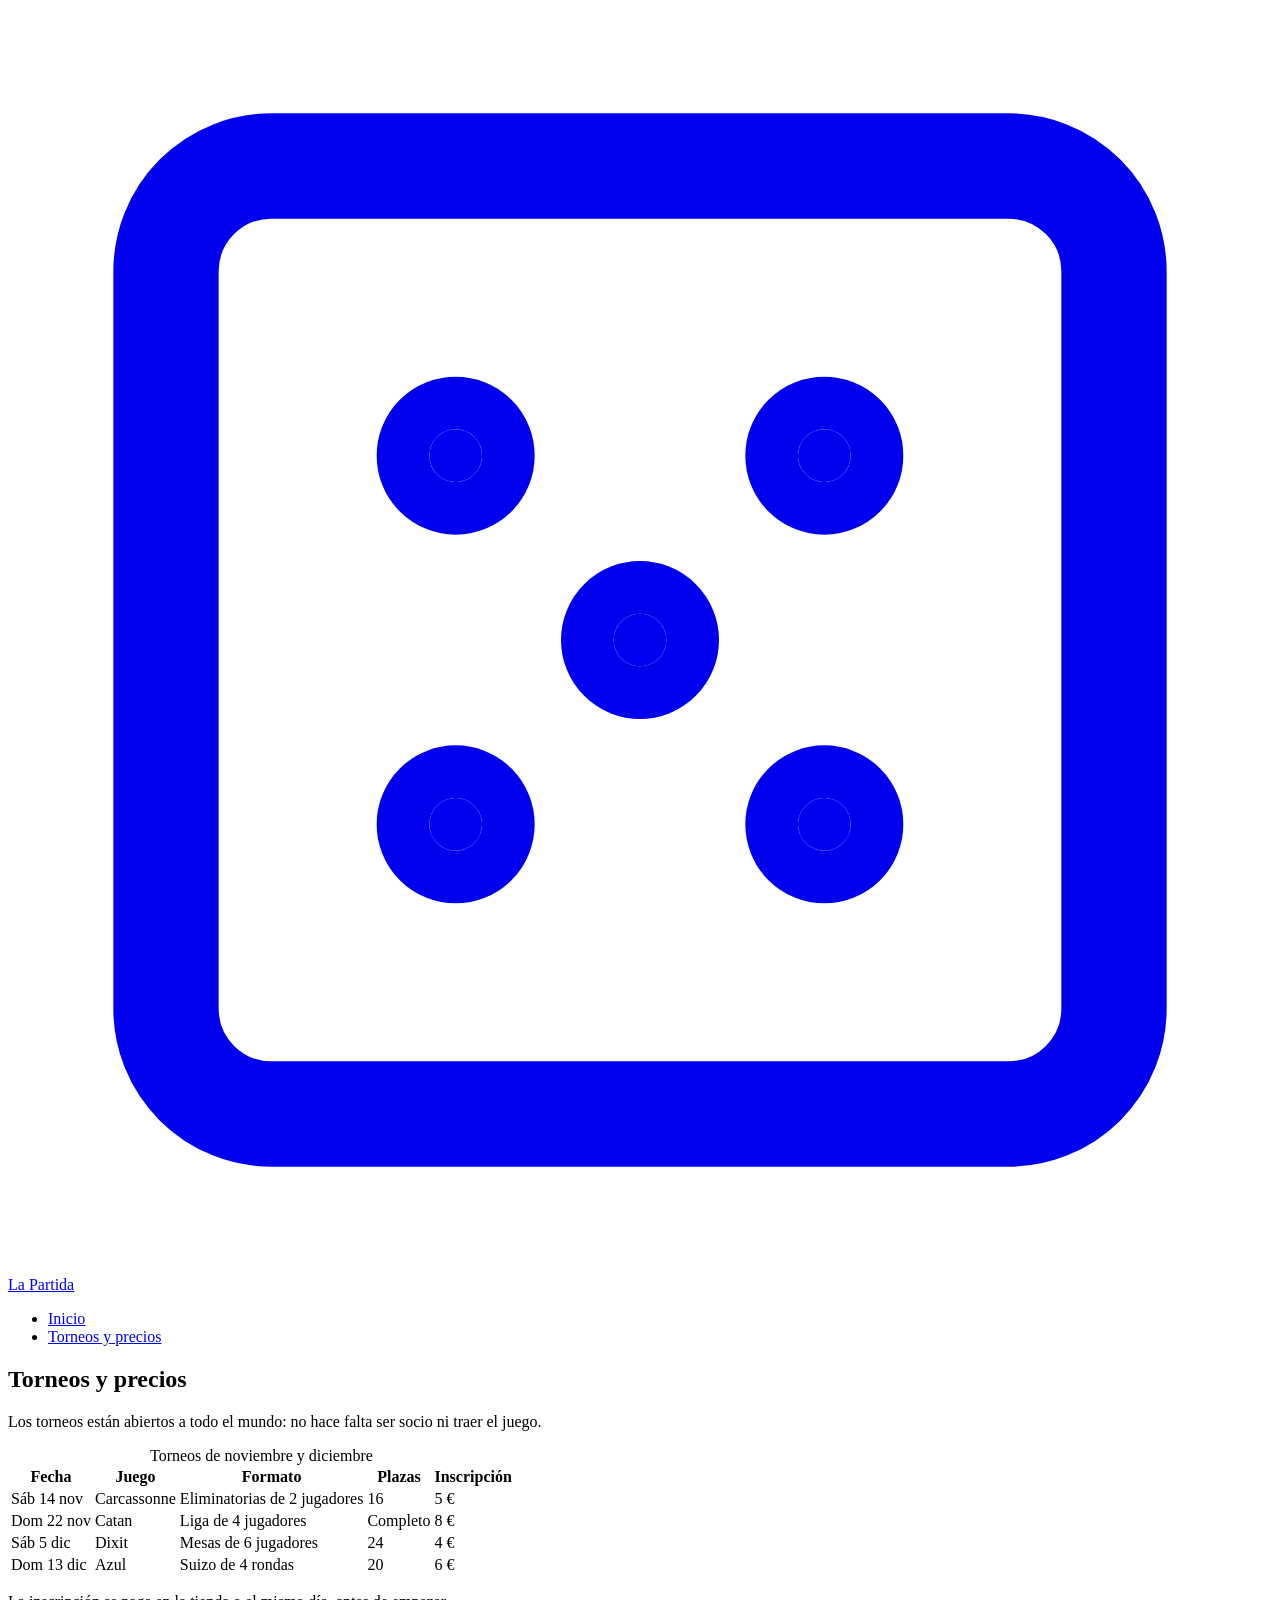
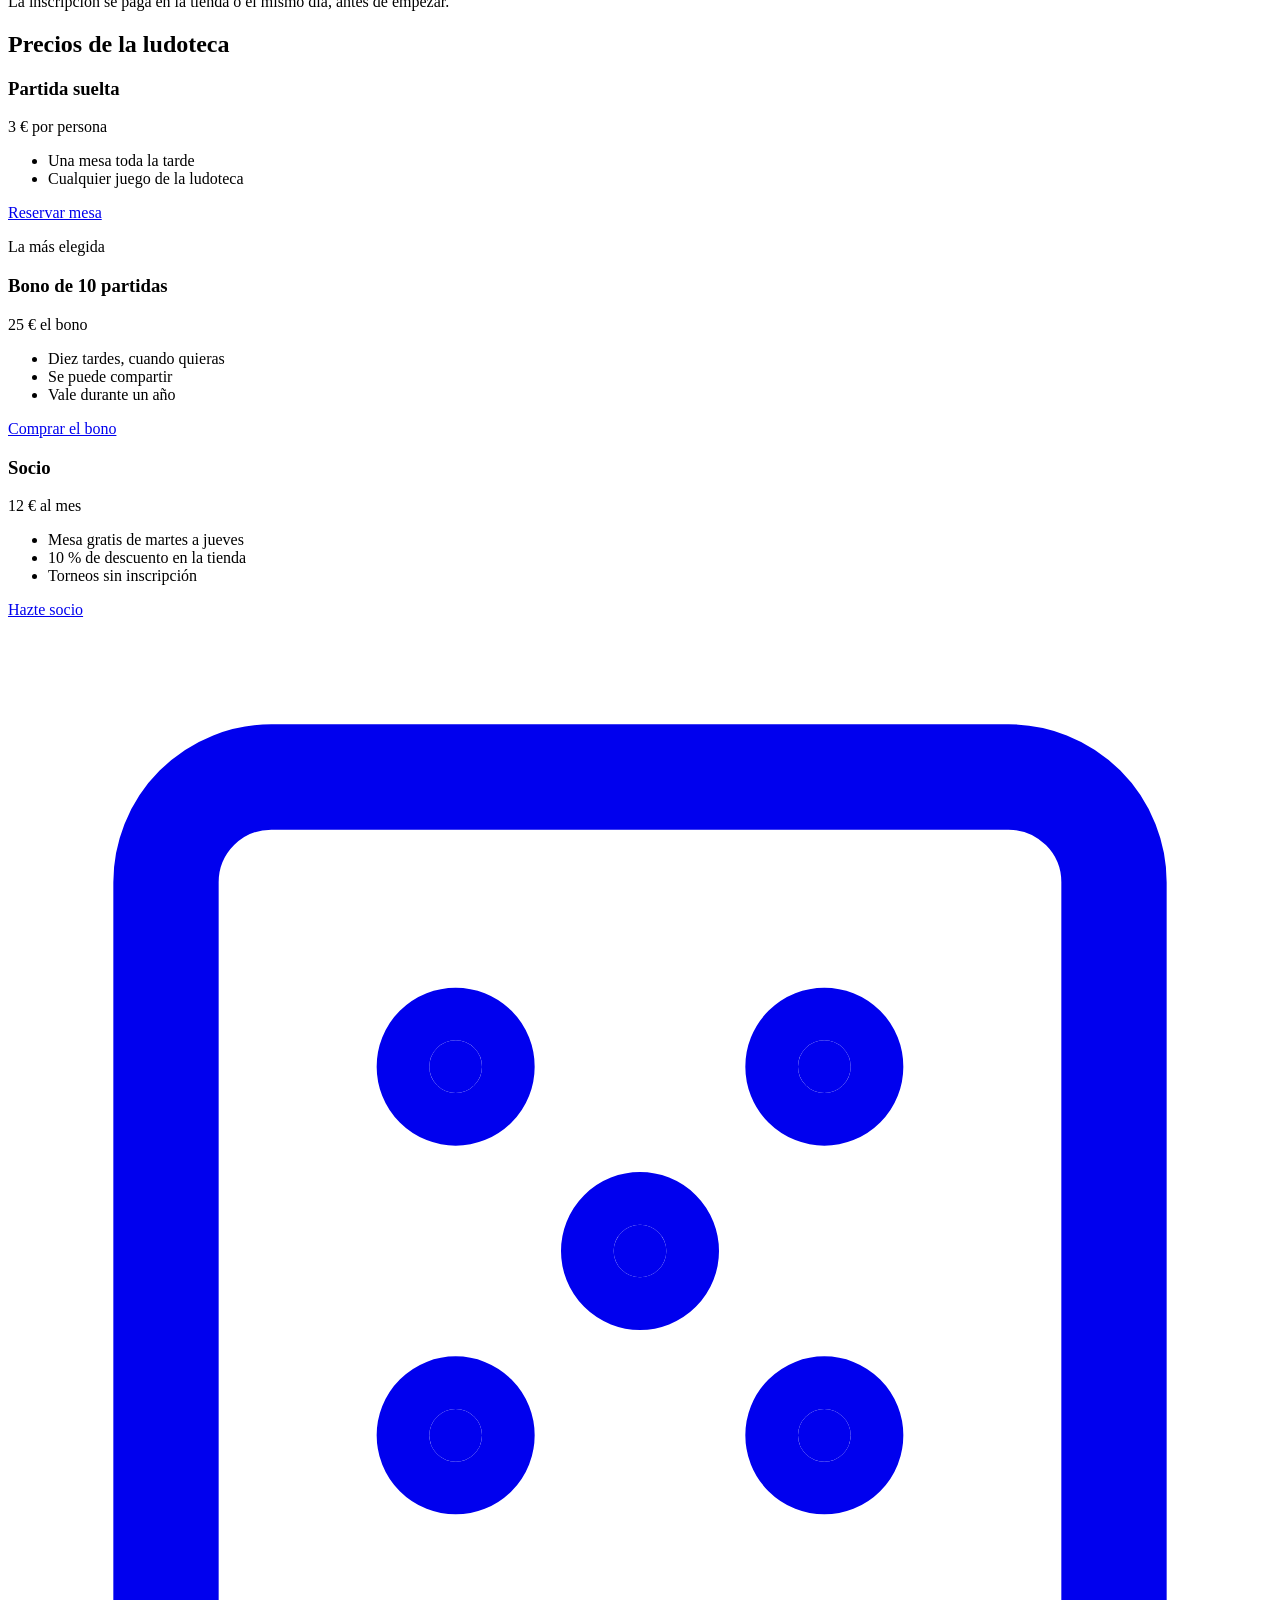
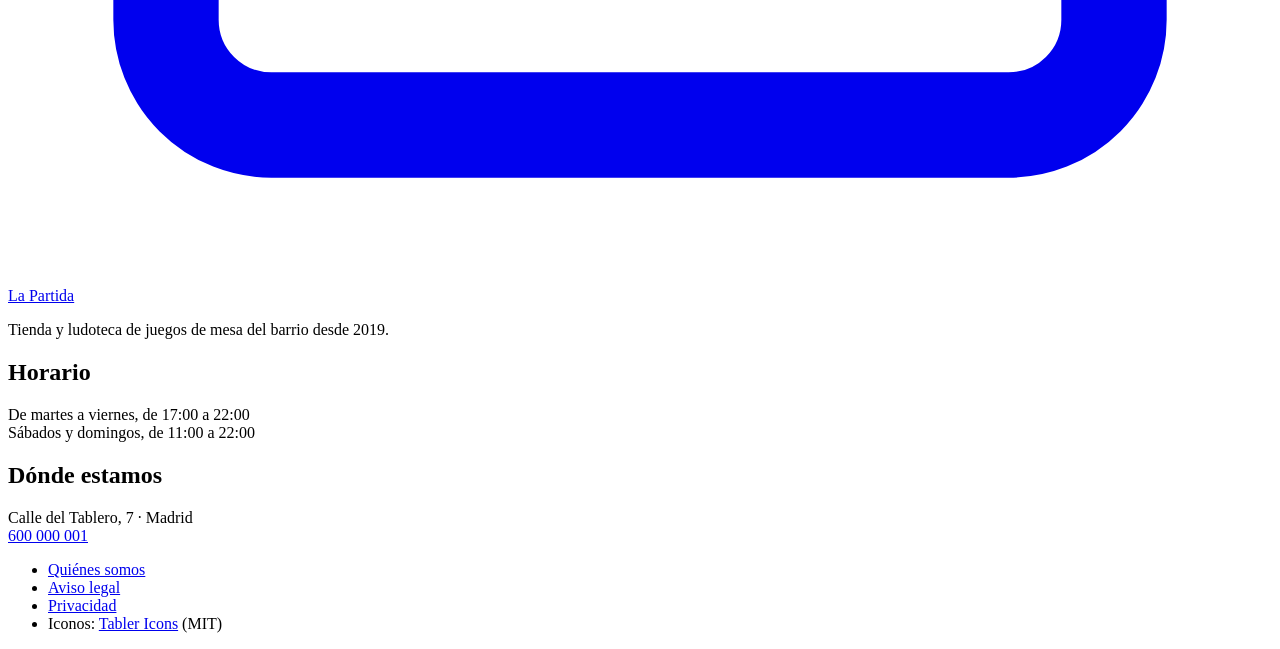
==== torneos.html @ 41feae47 "Add files via upload" ====
<!DOCTYPE html>
<html lang="es">
<head>
  <meta charset="UTF-8">
  <meta name="viewport" content="width=device-width, initial-scale=1">
  <title>Torneos y precios · La Partida</title>
  <link rel="preconnect" href="https://fonts.googleapis.com">
  <link rel="preconnect" href="https://fonts.gstatic.com" crossorigin>
  <link rel="stylesheet" href="https://fonts.googleapis.com/css2?family=Fredoka:wght@600&family=Nunito:wght@400;700&display=swap">
</head>
<body>
  <!-- Iconos de Tabler Icons (https://tabler.io/icons), licencia MIT -->
  <header class="cabecera">
    <div class="contenedor cabecera-contenido">
      <a class="logo" href="index.html">
        <svg viewBox="0 0 24 24" fill="none" stroke="currentColor" stroke-width="2" stroke-linecap="round" stroke-linejoin="round" aria-hidden="true"><path d="M3 3m0 2a2 2 0 0 1 2 -2h14a2 2 0 0 1 2 2v14a2 2 0 0 1 -2 2h-14a2 2 0 0 1 -2 -2z"/><circle cx="8.5" cy="8.5" r=".5" fill="currentColor"/><circle cx="15.5" cy="8.5" r=".5" fill="currentColor"/><circle cx="15.5" cy="15.5" r=".5" fill="currentColor"/><circle cx="8.5" cy="15.5" r=".5" fill="currentColor"/><circle cx="12" cy="12" r=".5" fill="currentColor"/></svg>
        La Partida
      </a>
      <nav class="menu" aria-label="Principal">
        <ul>
          <li><a href="index.html">Inicio</a></li>
          <li><a href="torneos.html" aria-current="page">Torneos y precios</a></li>
        </ul>
      </nav>
    </div>
  </header>

  <main>
    <section class="seccion">
      <div class="contenedor">
        <h1>Torneos y precios</h1>
        <p class="entradilla">Los torneos están abiertos a todo el mundo: no hace falta ser socio ni traer el juego.</p>
        <div class="tabla-desplazable" role="region" aria-label="Calendario de torneos" tabindex="0">
          <table class="tabla">
            <caption>Torneos de noviembre y diciembre</caption>
            <thead>
              <tr>
                <th scope="col">Fecha</th>
                <th scope="col">Juego</th>
                <th scope="col">Formato</th>
                <th scope="col" class="numero">Plazas</th>
                <th scope="col" class="numero">Inscripción</th>
              </tr>
            </thead>
            <tbody>
              <tr>
                <td>Sáb 14 nov</td>
                <td>Carcassonne</td>
                <td>Eliminatorias de 2 jugadores</td>
                <td class="numero">16</td>
                <td class="numero">5 €</td>
              </tr>
              <tr>
                <td>Dom 22 nov</td>
                <td>Catan</td>
                <td>Liga de 4 jugadores</td>
                <td class="numero"><span class="etiqueta etiqueta-completo">Completo</span></td>
                <td class="numero">8 €</td>
              </tr>
              <tr>
                <td>Sáb 5 dic</td>
                <td>Dixit</td>
                <td>Mesas de 6 jugadores</td>
                <td class="numero">24</td>
                <td class="numero">4 €</td>
              </tr>
              <tr>
                <td>Dom 13 dic</td>
                <td>Azul</td>
                <td>Suizo de 4 rondas</td>
                <td class="numero">20</td>
                <td class="numero">6 €</td>
              </tr>
            </tbody>
          </table>
        </div>
        <p class="texto-suave">La inscripción se paga en la tienda o el mismo día, antes de empezar.</p>
      </div>
    </section>

    <section class="seccion">
      <div class="contenedor">
        <h2>Precios de la ludoteca</h2>
        <div class="precios">
          <article class="precio">
            <h3>Partida suelta</h3>
            <p class="precio-importe">3 €<span class="precio-unidad"> por persona</span></p>
            <ul class="precio-lista">
              <li>Una mesa toda la tarde</li>
              <li>Cualquier juego de la ludoteca</li>
            </ul>
            <a class="boton boton-contorno" href="reserva.html">Reservar mesa</a>
          </article>
          <article class="precio precio-destacado">
            <p class="etiqueta etiqueta-esquina">La más elegida</p>
            <h3>Bono de 10 partidas</h3>
            <p class="precio-importe">25 €<span class="precio-unidad"> el bono</span></p>
            <ul class="precio-lista">
              <li>Diez tardes, cuando quieras</li>
              <li>Se puede compartir</li>
              <li>Vale durante un año</li>
            </ul>
            <a class="boton" href="reserva.html">Comprar el bono</a>
          </article>
          <article class="precio">
            <h3>Socio</h3>
            <p class="precio-importe">12 €<span class="precio-unidad"> al mes</span></p>
            <ul class="precio-lista">
              <li>Mesa gratis de martes a jueves</li>
              <li>10 % de descuento en la tienda</li>
              <li>Torneos sin inscripción</li>
            </ul>
            <a class="boton boton-contorno" href="hazte-socio.html">Hazte socio</a>
          </article>
        </div>
      </div>
    </section>
  </main>

  <footer class="pie">
    <div class="contenedor pie-contenido">
      <div class="pie-marca">
        <a class="logo" href="index.html">
          <svg viewBox="0 0 24 24" fill="none" stroke="currentColor" stroke-width="2" stroke-linecap="round" stroke-linejoin="round" aria-hidden="true"><path d="M3 3m0 2a2 2 0 0 1 2 -2h14a2 2 0 0 1 2 2v14a2 2 0 0 1 -2 2h-14a2 2 0 0 1 -2 -2z"/><circle cx="8.5" cy="8.5" r=".5" fill="currentColor"/><circle cx="15.5" cy="8.5" r=".5" fill="currentColor"/><circle cx="15.5" cy="15.5" r=".5" fill="currentColor"/><circle cx="8.5" cy="15.5" r=".5" fill="currentColor"/><circle cx="12" cy="12" r=".5" fill="currentColor"/></svg>
          La Partida
        </a>
        <p>Tienda y ludoteca de juegos de mesa del barrio desde 2019.</p>
      </div>
      <div class="pie-horario">
        <h2 class="pie-titulo">Horario</h2>
        <p>De martes a viernes, de 17:00 a 22:00<br>Sábados y domingos, de 11:00 a 22:00</p>
      </div>
      <div class="pie-contacto">
        <h2 class="pie-titulo">Dónde estamos</h2>
        <p>Calle del Tablero, 7 · Madrid<br>
          <a href="tel:+34600000001">600 000 001</a></p>
      </div>
      <nav class="pie-enlaces" aria-label="Pie">
        <ul>
          <li><a href="quienes-somos.html">Quiénes somos</a></li>
          <li><a href="aviso-legal.html">Aviso legal</a></li>
          <li><a href="privacidad.html">Privacidad</a></li>
          <li>Iconos: <a href="https://tabler.io/icons">Tabler Icons</a> (MIT)</li>
        </ul>
      </nav>
    </div>
  </footer>
</body>
</html>
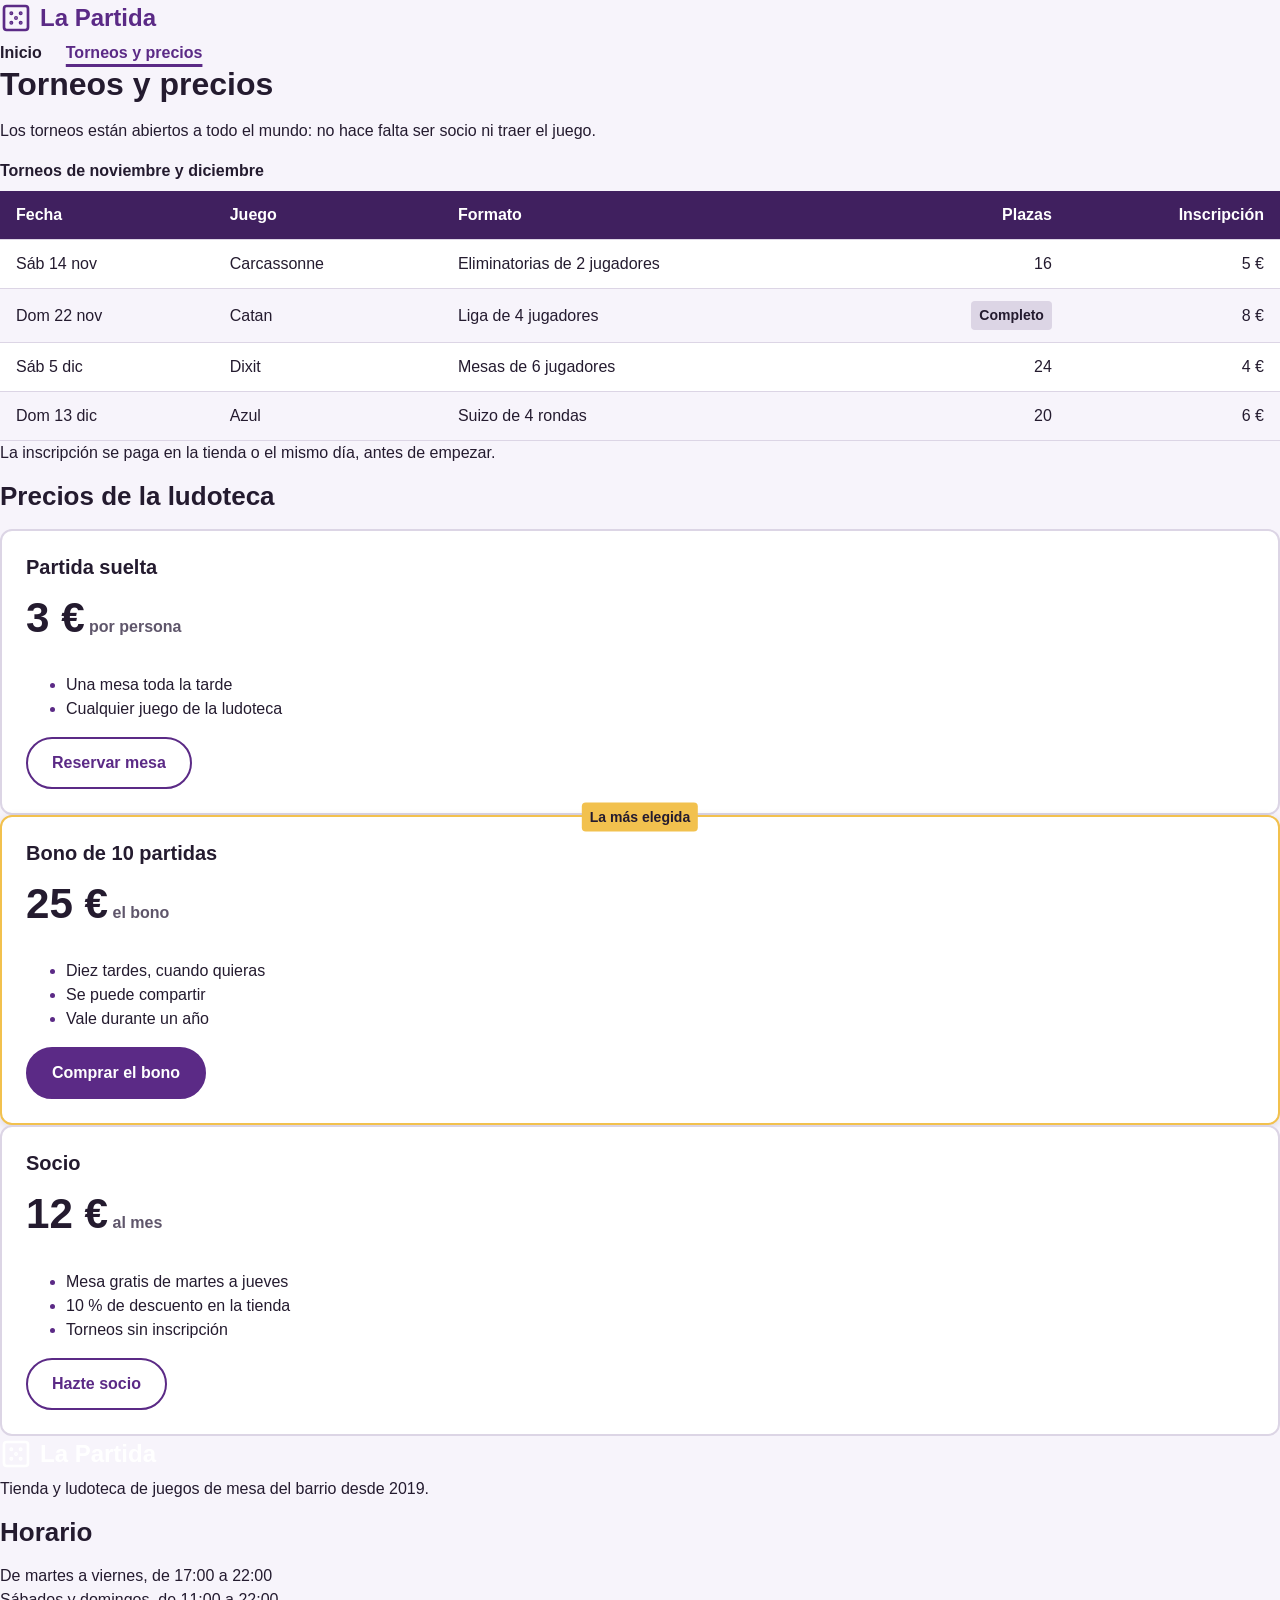
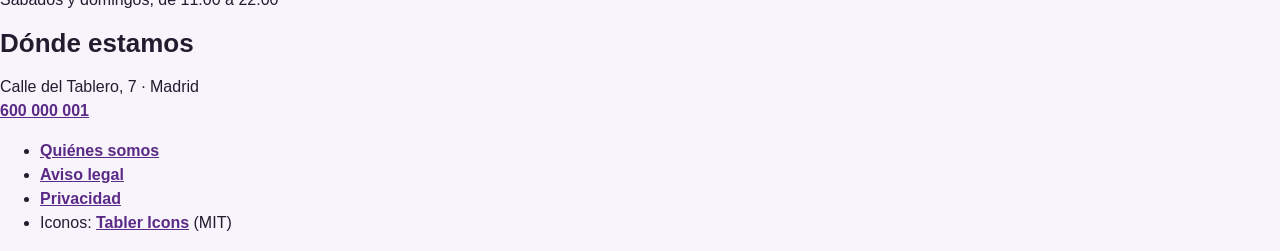
==== commit 67cf4be0: "enlces css torneos" ====
--- a/torneos.html
+++ b/torneos.html
@@ -7,6 +7,10 @@
   <link rel="preconnect" href="https://fonts.googleapis.com">
   <link rel="preconnect" href="https://fonts.gstatic.com" crossorigin>
   <link rel="stylesheet" href="https://fonts.googleapis.com/css2?family=Fredoka:wght@600&family=Nunito:wght@400;700&display=swap">
+  <link rel="stylesheet" href="css/variables.css">
+  <link rel="stylesheet" href="css/estilos.css">
+  <link rel="stylesheet" href="css/oscuro.css" media="screen and (prefers-color-scheme: dark)">
+  <link rel="stylesheet" href="css/impresion.css" media="print">
 </head>
 <body>
   <!-- Iconos de Tabler Icons (https://tabler.io/icons), licencia MIT -->
--- a/css/variables.css
+++ b/css/variables.css
@@ -0,0 +1,62 @@
+:root {
+    /*Colores*/
+    --color-primario: #5B2A86;
+    --color-primario-oscuro: #40205F;
+    --color-acento: #F2C14E;
+    --color-fondo: #F7F4FB;
+    --color-superficie: #FFFFFF;
+    --color-texto: #241B2F;
+    --color-texto-suave: #5F566B;
+    --color-borde-suave: #DCD5E5;
+    --color-enlace: #5B2A86;
+    --color-texto-sobre-primario: #FFFFFF;
+    --color-texto-sobre-acento: #241B2F;
+
+    /*tipografia*/
+    --fuente-titulos: Fredoka, sans-serif;
+    --fuente-texto: Nunito, sans-serif;
+
+    --tamano-texto-base: 16px;
+    --tamano-entradilla: 20px;
+    --tamano-pequeno: 14px;
+
+    --tamano-portada-movil: 40px;
+    --tamano-portada-escritorio: 56px;
+    --tamano-h1-movil: 32px;
+    --tamano-h2-movil: 26px;
+    --tamano-h3-movil: 20px;
+    --tamano-h1-escritorio: 44px;
+    --tamano-h2-escritorio: 32px;
+    --tamano-h3-escritorio: 24px;
+
+    --interlineado-texto: 1.5;
+    --interlineado-titulos: 1.2;
+    --interlineado-portada: 1.1;
+
+    /*espacios*/
+    --espacio-4: 4px;
+    --espacio-8: 8px;
+    --espacio-16: 16px;
+    --espacio-24: 24px;
+    --espacio-32: 32px;
+    --espacio-48: 48px;
+    --espacio-64: 64px;
+
+    /*reticula*/
+    --ancho-maximo: 1120px;
+    --margen-lateral: 16px;
+    --medianil: 16px;
+
+    /*Formas*/
+    --radio-etiqueta: 4px;
+    --radio-tarjeta: 12px;
+    --radio-boton: 999px; /* totalmente redondeado */
+    --sombra: 0 2px 8px rgb(36 27 47 / 0.12);
+}
+
+@media (min-width: 48rem) {
+    :root {
+        --margen-lateral: 24px;
+        --medianil: 24px;
+    }
+}
--- a/css/estilos.css
+++ b/css/estilos.css
@@ -0,0 +1,331 @@
+/* 1. Reset y elementos*/
+
+*,*::before,*::after{
+    box-sizing: border-box;
+}
+body{
+    margin: 0;
+    font-family: var(--fuente-texto);
+    font-size: var(--tamano-texto-base);
+    line-height: var(--interlineado-texto);
+    color:var(--color-texto);
+    background: var(--color-fondo);
+}
+h1,h2,h3{
+    font-family: var(--fuente-titulos);
+    font-weight: 600;
+    line-height: var(--interlineado-titulos);
+    margin-top: 0;
+    margin-bottom: var(--espacio-16);
+}
+
+h1{
+    font-size: var(--tamano-h1-movil);
+}
+
+h2{
+    font-size: var(--tamano-h2-movil);
+}
+
+h3{
+    font-size: var(--tamano-h3-movil);
+}
+
+p {
+    margin-top: 0;
+    margin-bottom: var(--espacio-16);
+}
+
+a{
+    color:var(--color-enlace);
+    font-weight: 700;
+}
+
+a:focus-visible{
+    outline: 2px solid var(--color-texto);
+    outline-offset: 2px;
+}
+
+img{
+    display: block;
+    max-width: 100%;
+    height: auto;
+}
+
+svg{
+    display:block;
+}
+
+
+
+/* 2. Componentes*/
+.boton{
+    display: inline-block;
+    padding-top: 12px;
+    padding-bottom: 12px;
+    padding-left: var(--espacio-24);
+    padding-right: var(--espacio-24);
+    font-weight: 700;
+    text-decoration: none;
+    background-color: var(--color-primario);
+    color: var(--color-texto-sobre-primario);
+    border: 2px solid var(--color-primario);
+    border-radius: var(--radio-boton);
+    
+}
+
+    /*boton*/
+.boton:hover{
+    background-color: var(--color-primario-oscuro);
+    border-color: var(--color-primario-oscuro);
+}
+.boton-contorno{
+    background-color: transparent;
+    border-color: var(--color-enlace);
+    color:var(--color-enlace);
+}
+
+.boton.boton-contorno:hover{
+    background-color: var(--color-superficie);
+    border-color: var(--color-enlace);
+}
+
+    /*etiqueta*/
+.etiqueta{
+    display: inline-block;
+    padding: var(--espacio-4) var(--espacio-8);
+    border-radius: var(--radio-etiqueta);
+    font-size: var(--tamano-pequeno);
+    font-weight: 700;
+    background-color: var(--color-acento);
+    color:var(--color-texto-sobre-acento);
+}
+
+.etiqueta-completo{
+    background-color: var(--color-borde-suave);
+    color:var(--color-texto);
+}
+.etiqueta-esquina{
+    position: absolute;
+    top: 16px;
+    right: 16px;
+}
+.precio-destacado .etiqueta{
+    position:absolute;
+    top:0;
+    right: auto;
+    left:50%;
+    transform: translate(-50%, -50%);
+}
+
+    /*tarjeta*/
+.tarjeta{
+    position: relative;
+    padding: var(--espacio-24);
+    background-color: var(--color-superficie);
+    border-radius: var(--radio-tarjeta);
+    box-shadow: var(--sombra);
+}
+.tarjeta-icono{
+    color:var(--color-enlace);
+    width: 48px;
+    height: 48px;
+    margin-bottom: var(--espacio-16);
+}
+
+    /*logo*/
+.logo{
+    display: inline-flex;
+    align-items: center;
+    gap: var(--espacio-8);
+    font-family: var(--fuente-titulos);
+    font-size: 24px;
+    font-weight: 600;
+    text-decoration: none;
+    color: var(--color-enlace);
+}
+
+.logo svg{
+    width: 32px;
+    height: 32px;
+    flex-shrink: 0;
+}
+
+.pie .logo{
+    color: var(--color-texto-sobre-primario);
+}
+
+    /*Menu*/
+
+.menu ul{
+    display: flex;
+    flex-wrap: wrap;
+    gap: var(--espacio-24);
+    margin: 0;
+    padding: 0;
+    list-style: none;
+}
+
+.menu a{ 
+    text-decoration: none;
+    font-weight: bold;
+    color:var(--color-texto);
+}
+
+.menu a[aria-current="page"], .menu a:hover{
+    color: var(--color-enlace);
+    text-decoration-line: underline;
+    text-decoration-thickness: 3px;
+    text-underline-offset: 6px;
+}
+
+    /*Evento*/
+
+.evento-fecha {
+    display: flex;
+    flex: 0 0 72px;
+    flex-direction: column;
+    align-items: center;
+    justify-content: center;
+    padding: 8px;
+    margin: 0;
+    border-radius: var(--radio-tarjeta);
+    background-color: var(--color-primario);
+    color: var(--color-texto-sobre-primario);
+    text-transform: uppercase;
+}
+
+.evento-dia {
+    font-family: var(--fuente-titulos);
+    font-size: 28px;
+    font-weight: 600;
+    line-height: 1.1;
+}
+
+.evento-titulo {
+    margin-bottom: var(--espacio-4);
+}
+
+.evento-datos {
+    margin-bottom: 0;
+    color: var(--color-texto-suave);
+}
+
+.evento{
+    display: flex;
+    align-items: center;
+    gap: var(--espacio-16);
+    padding: var(--espacio-16) 0;
+    border-bottom: 1px solid var(--color-borde-suave);
+}
+
+    /*Cifra*/
+
+.cifra-numero{
+    display: block;
+    font-family: var(--fuente-titulos);
+    font-size: clamp(40px, calc(40px + (100vw - 390px) * .015238), 56px);
+    font-weight: 600;
+    line-height: 1.1;
+    color: var(--color-acento);
+}
+
+.cifra{
+    text-align: center;
+}
+
+    /*Precio*/
+.precio{
+    position: relative;
+    display: flex;
+    flex-direction: column;
+    padding: var(--espacio-24);
+    border: 2px solid var(--color-borde-suave);
+    border-radius: var(--radio-tarjeta);
+    background-color: var(--color-superficie);
+}
+
+.precio-importe{
+    font-family: var(--fuente-titulos);
+    font-size: clamp(32px, calc(32px + (100vw - 390px) * .011429), 44px);
+    font-weight: 600;
+    line-height: var(--interlineado-portada);
+}
+
+.precio-unidad{
+    font-size: var(--tamano-texto-base);
+    color: var(--color-texto-suave);
+}
+
+.precio-lista li::marker{
+    color: var(--color-enlace);
+}
+
+.precio .boton{
+    margin-top: auto;
+    align-self: flex-start;
+}
+
+.precio-destacado{
+    border: 2px solid var(--color-acento);
+    box-shadow: var(--sombra);
+}
+
+.precio-destacado .etiqueta{
+    top: 0;
+    right: auto;
+    left: 50%;
+    transform: translate(-50%, -50%);
+}
+
+.tabla{
+    width: 100%;
+    min-width: 640px;
+    border-collapse: collapse;
+    background-color: var(--color-superficie);
+}
+
+.tabla-desplazable{
+    max-width: 100%;
+    overflow-x: auto;
+}
+
+.tabla-desplazable:focus-visible{
+    outline: 2px solid var(--color-texto);
+    outline-offset: 2px;
+}
+
+.tabla th,
+.tabla td{
+    padding: 12px 16px;
+    border-bottom: 1px solid var(--color-borde-suave);
+    text-align: left;
+}
+
+.tabla thead{
+    background-color: var(--color-primario-oscuro);
+    color: var(--color-texto-sobre-primario);
+}
+
+.tabla caption{
+    padding-bottom: var(--espacio-8);
+    color: var(--color-texto);
+    font-weight: bold;
+    text-align: left;
+}
+
+.tabla tbody tr:nth-child(even){
+    background-color: var(--color-fondo);
+}
+
+.tabla .numero{
+    text-align: right;
+}
+
+.pie a:focus-visible{
+    outline-color: var(--color-texto-sobre-primario);
+}
+/* 3. Utilidades*/
+
+
+/* 4. Maquetación*/
